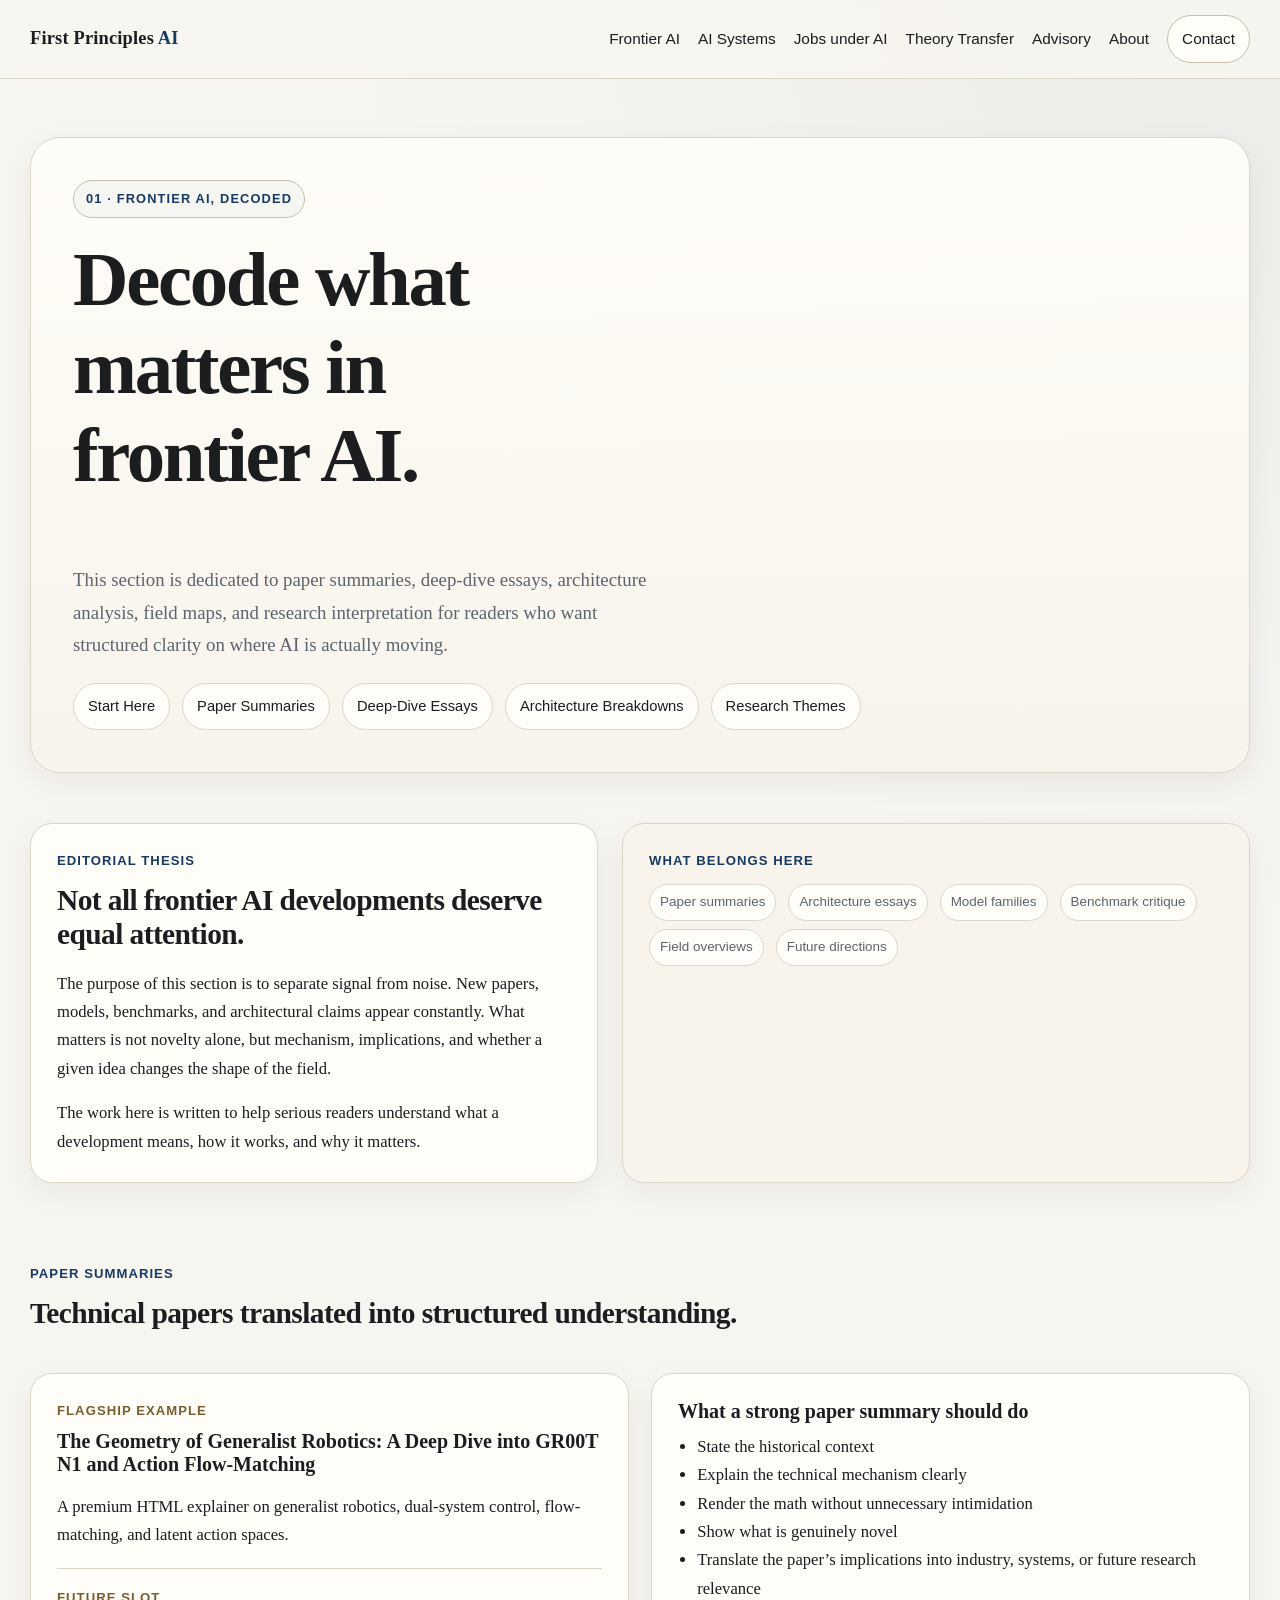
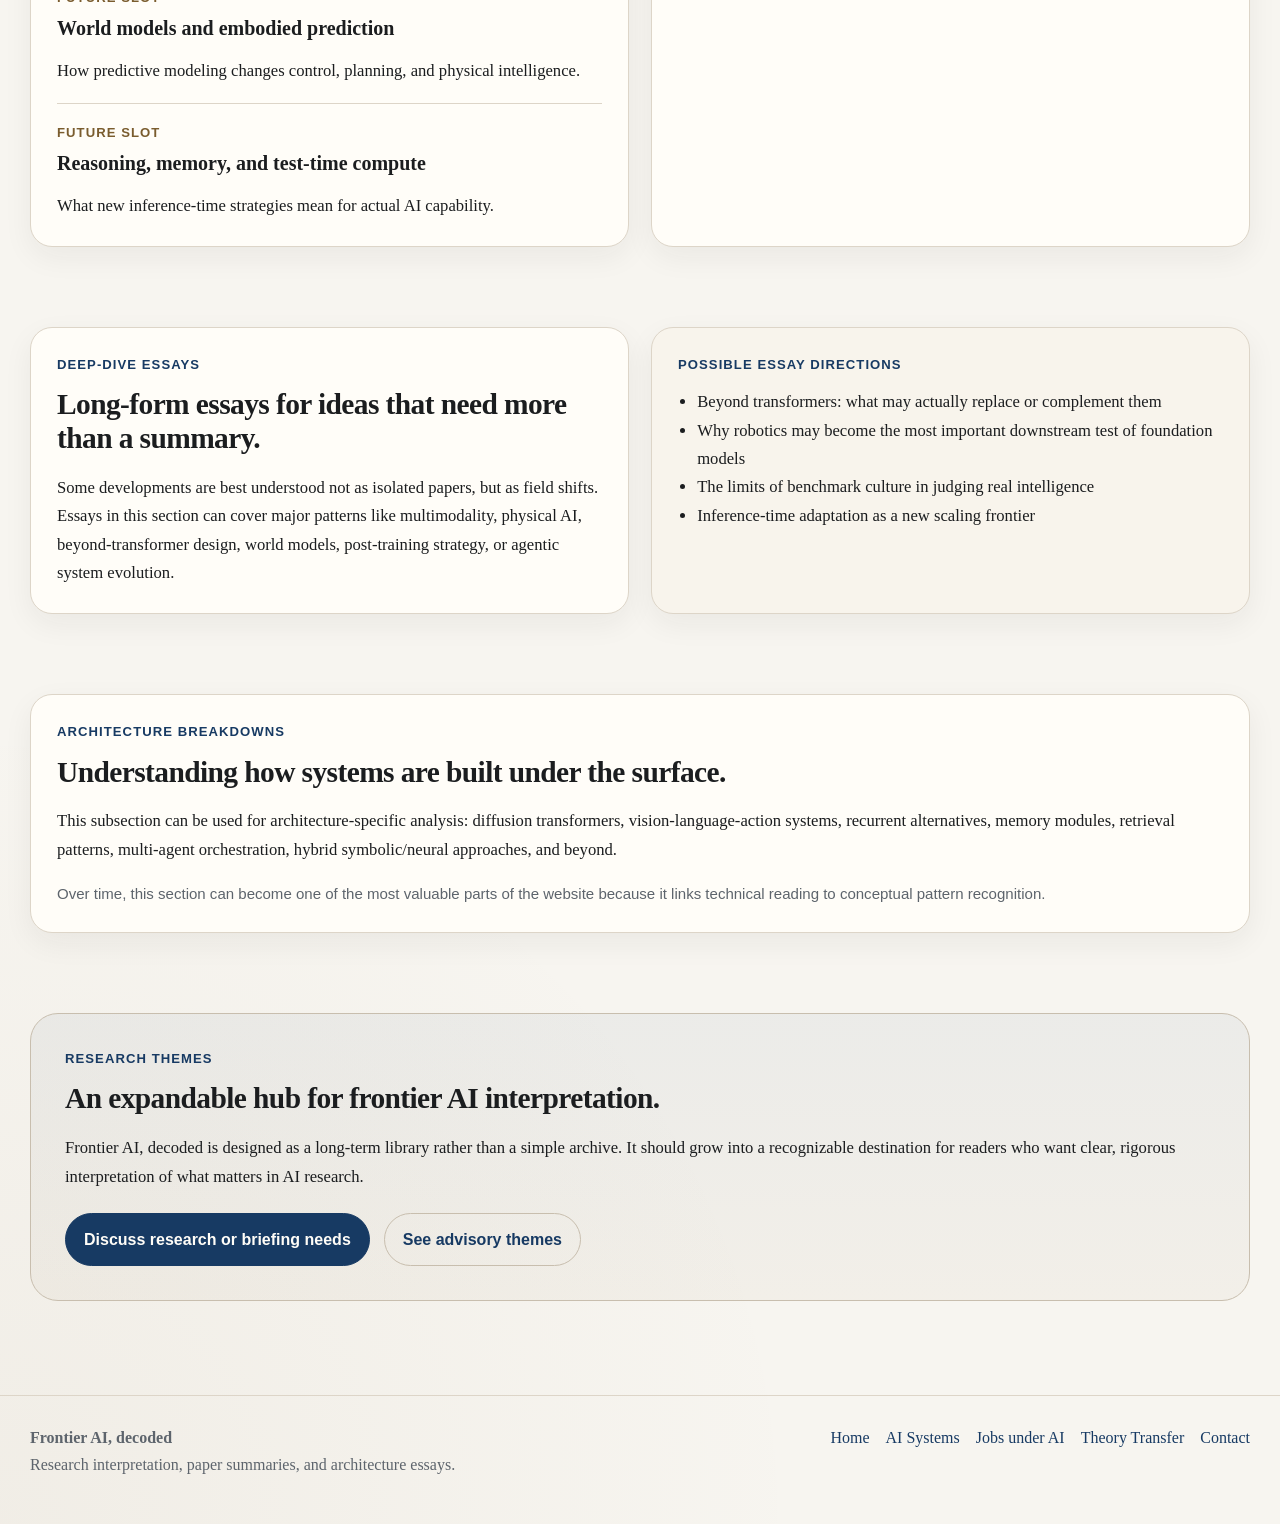
==== frontier-ai.html @ 8ad13328 "Add files via upload" ====
<!DOCTYPE html>
<html lang="en">
<head>
  <meta charset="UTF-8" />
  <meta name="viewport" content="width=device-width, initial-scale=1.0" />
  <title>Frontier AI, decoded — First Principles AI</title>
  <meta name="description" content="Research interpretation, paper summaries, and architecture essays on frontier AI." />
  <link rel="stylesheet" href="styles.css" />
</head>
<body>
  <header class="site-header">
    <div class="container header-inner">
      <a class="brand" href="index.html">First Principles <span>AI</span></a>
      <nav class="main-nav">
        <a href="frontier-ai.html">Frontier AI</a>
        <a href="ai-systems.html">AI Systems</a>
        <a href="job-architecture.html">Jobs under AI</a>
        <a href="theory-transfer.html">Theory Transfer</a>
        <a href="advisory.html">Advisory</a>
        <a href="about.html">About</a>
        <a class="cta-link" href="contact.html">Contact</a>
      </nav>
    </div>
  </header>

  <main>
    <section class="page-hero">
      <div class="container">
        <div class="hero-card">
          <div class="eyebrow">01 · Frontier AI, decoded</div>
          <h1 class="page-title">Decode what matters in frontier AI.</h1>
          <p class="lead">
            This section is dedicated to paper summaries, deep-dive essays, architecture analysis, field maps, and research interpretation for readers who want structured clarity on where AI is actually moving.
          </p>
          <div class="subnav">
            <a href="#start">Start Here</a>
            <a href="#summaries">Paper Summaries</a>
            <a href="#essays">Deep-Dive Essays</a>
            <a href="#architecture">Architecture Breakdowns</a>
            <a href="#themes">Research Themes</a>
          </div>
        </div>
      </div>
    </section>

    <section id="start" class="section">
      <div class="container split">
        <div class="card">
          <div class="kicker">Editorial Thesis</div>
          <h2>Not all frontier AI developments deserve equal attention.</h2>
          <p>
            The purpose of this section is to separate signal from noise. New papers, models, benchmarks, and architectural claims appear constantly. What matters is not novelty alone, but mechanism, implications, and whether a given idea changes the shape of the field.
          </p>
          <p>
            The work here is written to help serious readers understand what a development means, how it works, and why it matters.
          </p>
        </div>

        <div class="card soft">
          <div class="kicker">What Belongs Here</div>
          <div>
            <span class="tag">Paper summaries</span>
            <span class="tag">Architecture essays</span>
            <span class="tag">Model families</span>
            <span class="tag">Benchmark critique</span>
            <span class="tag">Field overviews</span>
            <span class="tag">Future directions</span>
          </div>
        </div>
      </div>
    </section>

    <section id="summaries" class="section">
      <div class="container">
        <div class="section-head">
          <div>
            <div class="kicker">Paper Summaries</div>
            <h2>Technical papers translated into structured understanding.</h2>
          </div>
        </div>

        <div class="grid-2">
          <article class="card article-list">
            <div class="item">
              <div class="meta">Flagship example</div>
              <h3>The Geometry of Generalist Robotics: A Deep Dive into GR00T N1 and Action Flow-Matching</h3>
              <p>A premium HTML explainer on generalist robotics, dual-system control, flow-matching, and latent action spaces.</p>
            </div>
            <div class="item">
              <div class="meta">Future slot</div>
              <h3>World models and embodied prediction</h3>
              <p>How predictive modeling changes control, planning, and physical intelligence.</p>
            </div>
            <div class="item">
              <div class="meta">Future slot</div>
              <h3>Reasoning, memory, and test-time compute</h3>
              <p>What new inference-time strategies mean for actual AI capability.</p>
            </div>
          </article>

          <div class="card">
            <h3>What a strong paper summary should do</h3>
            <ul class="feature-list">
              <li>State the historical context</li>
              <li>Explain the technical mechanism clearly</li>
              <li>Render the math without unnecessary intimidation</li>
              <li>Show what is genuinely novel</li>
              <li>Translate the paper’s implications into industry, systems, or future research relevance</li>
            </ul>
          </div>
        </div>
      </div>
    </section>

    <section id="essays" class="section">
      <div class="container grid-2">
        <article class="card">
          <div class="kicker">Deep-Dive Essays</div>
          <h2>Long-form essays for ideas that need more than a summary.</h2>
          <p>Some developments are best understood not as isolated papers, but as field shifts. Essays in this section can cover major patterns like multimodality, physical AI, beyond-transformer design, world models, post-training strategy, or agentic system evolution.</p>
        </article>

        <article class="card soft">
          <div class="kicker">Possible essay directions</div>
          <ul class="feature-list">
            <li>Beyond transformers: what may actually replace or complement them</li>
            <li>Why robotics may become the most important downstream test of foundation models</li>
            <li>The limits of benchmark culture in judging real intelligence</li>
            <li>Inference-time adaptation as a new scaling frontier</li>
          </ul>
        </article>
      </div>
    </section>

    <section id="architecture" class="section">
      <div class="container">
        <div class="card">
          <div class="kicker">Architecture Breakdowns</div>
          <h2>Understanding how systems are built under the surface.</h2>
          <p>
            This subsection can be used for architecture-specific analysis: diffusion transformers, vision-language-action systems, recurrent alternatives, memory modules, retrieval patterns, multi-agent orchestration, hybrid symbolic/neural approaches, and beyond.
          </p>
          <p class="note">
            Over time, this section can become one of the most valuable parts of the website because it links technical reading to conceptual pattern recognition.
          </p>
        </div>
      </div>
    </section>

    <section id="themes" class="section">
      <div class="container">
        <div class="cta-panel">
          <div class="kicker">Research Themes</div>
          <h2>An expandable hub for frontier AI interpretation.</h2>
          <p>
            Frontier AI, decoded is designed as a long-term library rather than a simple archive. It should grow into a recognizable destination for readers who want clear, rigorous interpretation of what matters in AI research.
          </p>
          <div class="button-row">
            <a class="button" href="contact.html">Discuss research or briefing needs</a>
            <a class="button secondary" href="advisory.html">See advisory themes</a>
          </div>
        </div>
      </div>
    </section>
  </main>

  <footer class="site-footer">
    <div class="container footer-grid">
      <div>
        <strong>Frontier AI, decoded</strong><br />
        Research interpretation, paper summaries, and architecture essays.
      </div>
      <div class="footer-links">
        <a href="index.html">Home</a>
        <a href="ai-systems.html">AI Systems</a>
        <a href="job-architecture.html">Jobs under AI</a>
        <a href="theory-transfer.html">Theory Transfer</a>
        <a href="contact.html">Contact</a>
      </div>
    </div>
  </footer>
</body>
</html>
---- styles.css ----
:root {
  --bg: #f7f5f0;
  --bg-soft: #f1eee7;
  --surface: #fffdf8;
  --surface-2: #f8f4ec;
  --text: #1b1d1f;
  --muted: #5d646c;
  --line: #ddd5c8;
  --line-strong: #c8beae;
  --accent: #173a63;
  --accent-2: #7a5c2e;
  --max-width: 1220px;
  --radius: 22px;
  --radius-sm: 14px;
  --shadow: 0 10px 30px rgba(27, 29, 31, 0.06);
}

* {
  box-sizing: border-box;
}

html {
  scroll-behavior: smooth;
}

body {
  margin: 0;
  font-family: Georgia, "Times New Roman", serif;
  color: var(--text);
  background:
    radial-gradient(circle at top right, rgba(23, 58, 99, 0.05), transparent 28%),
    radial-gradient(circle at bottom left, rgba(122, 92, 46, 0.05), transparent 24%),
    var(--bg);
  line-height: 1.7;
}

a {
  color: var(--accent);
  text-decoration: none;
}

a:hover {
  text-decoration: underline;
}

img {
  max-width: 100%;
  display: block;
}

.container {
  width: min(calc(100% - 40px), var(--max-width));
  margin: 0 auto;
}

.site-header {
  position: sticky;
  top: 0;
  z-index: 20;
  backdrop-filter: blur(12px);
  background: rgba(247, 245, 240, 0.88);
  border-bottom: 1px solid rgba(200, 190, 174, 0.6);
}

.header-inner {
  display: flex;
  justify-content: space-between;
  align-items: center;
  min-height: 78px;
  gap: 24px;
}

.brand {
  font-size: 1.15rem;
  font-weight: 700;
  color: var(--text);
  letter-spacing: 0.01em;
}

.brand span {
  color: var(--accent);
}

.main-nav {
  display: flex;
  flex-wrap: wrap;
  gap: 18px;
  align-items: center;
}

.main-nav a {
  font-family: Arial, Helvetica, sans-serif;
  font-size: 0.96rem;
  color: var(--text);
}

.main-nav a.cta-link {
  padding: 10px 14px;
  border: 1px solid var(--line-strong);
  border-radius: 999px;
  background: var(--surface);
}

.hero {
  padding: 76px 0 54px;
}

.hero-card {
  background: linear-gradient(180deg, rgba(255, 253, 248, 0.94), rgba(248, 244, 236, 0.96));
  border: 1px solid var(--line);
  border-radius: 30px;
  box-shadow: var(--shadow);
  padding: 52px;
}

.eyebrow {
  display: inline-block;
  margin-bottom: 18px;
  padding: 7px 12px;
  border: 1px solid var(--line-strong);
  border-radius: 999px;
  color: var(--accent);
  font-family: Arial, Helvetica, sans-serif;
  font-size: 0.8rem;
  font-weight: 700;
  letter-spacing: 0.09em;
  text-transform: uppercase;
  background: rgba(23, 58, 99, 0.03);
}

.hero-grid {
  display: grid;
  grid-template-columns: 1.25fr 0.75fr;
  gap: 34px;
  align-items: end;
}

h1,
h2,
h3,
h4 {
  margin-top: 0;
  color: var(--text);
  line-height: 1.15;
}

h1 {
  font-size: clamp(2.6rem, 6vw, 5rem);
  letter-spacing: -0.03em;
  max-width: 11ch;
}

h2 {
  font-size: clamp(1.8rem, 2.3vw, 2.7rem);
  letter-spacing: -0.02em;
  margin-bottom: 18px;
}

h3 {
  font-size: 1.25rem;
  margin-bottom: 10px;
}

p,
li {
  font-size: 1.04rem;
  color: var(--text);
}

.lead {
  font-size: 1.18rem;
  color: var(--muted);
  max-width: 62ch;
  margin-bottom: 0;
}

.hero-stats {
  display: grid;
  grid-template-columns: repeat(2, 1fr);
  gap: 14px;
}

.stat-card {
  border: 1px solid var(--line);
  border-radius: 18px;
  padding: 18px;
  background: rgba(255, 255, 255, 0.55);
}

.stat-card strong {
  display: block;
  font-family: Arial, Helvetica, sans-serif;
  font-size: 1.6rem;
  color: var(--accent);
  margin-bottom: 6px;
}

.section {
  padding: 22px 0 58px;
}

.section-head {
  display: flex;
  justify-content: space-between;
  gap: 20px;
  align-items: end;
  margin-bottom: 24px;
}

.kicker {
  font-family: Arial, Helvetica, sans-serif;
  color: var(--accent);
  font-size: 0.82rem;
  font-weight: 700;
  letter-spacing: 0.08em;
  text-transform: uppercase;
  margin-bottom: 12px;
}

.grid-2 {
  display: grid;
  grid-template-columns: 1fr 1fr;
  gap: 22px;
}

.grid-3 {
  display: grid;
  grid-template-columns: repeat(3, 1fr);
  gap: 22px;
}

.grid-4 {
  display: grid;
  grid-template-columns: repeat(4, 1fr);
  gap: 22px;
}

.card {
  background: var(--surface);
  border: 1px solid var(--line);
  border-radius: var(--radius);
  box-shadow: var(--shadow);
  padding: 26px;
}

.card.soft {
  background: var(--surface-2);
}

.card h3,
.card h4 {
  margin-bottom: 10px;
}

.card p:last-child,
.card ul:last-child {
  margin-bottom: 0;
}

.pillar-card {
  display: flex;
  flex-direction: column;
  min-height: 260px;
}

.pillar-card .meta {
  font-family: Arial, Helvetica, sans-serif;
  font-size: 0.82rem;
  color: var(--accent-2);
  text-transform: uppercase;
  letter-spacing: 0.08em;
  font-weight: 700;
  margin-bottom: 10px;
}

.pillar-card .link-row {
  margin-top: auto;
  padding-top: 16px;
  font-family: Arial, Helvetica, sans-serif;
  font-weight: 700;
}

.list-clean {
  list-style: none;
  padding: 0;
  margin: 0;
}

.list-clean li + li {
  margin-top: 12px;
}

.feature-list {
  margin: 0;
  padding-left: 1.2rem;
}

.split {
  display: grid;
  grid-template-columns: 0.95fr 1.05fr;
  gap: 24px;
}

.callout {
  border-left: 4px solid var(--accent-2);
  padding: 18px 20px;
  background: rgba(122, 92, 46, 0.05);
  border-radius: 0 16px 16px 0;
}

.quote {
  font-size: 1.18rem;
  font-style: italic;
  color: var(--muted);
}

.page-hero {
  padding: 58px 0 28px;
}

.page-hero .hero-card {
  padding: 42px;
}

.page-title {
  max-width: 14ch;
}

.subnav {
  display: flex;
  flex-wrap: wrap;
  gap: 12px;
  margin-top: 22px;
}

.subnav a {
  display: inline-block;
  padding: 10px 14px;
  border: 1px solid var(--line);
  border-radius: 999px;
  background: var(--surface);
  font-family: Arial, Helvetica, sans-serif;
  font-size: 0.92rem;
  color: var(--text);
}

.article-list .item + .item {
  margin-top: 18px;
}

.item {
  padding-bottom: 18px;
  border-bottom: 1px solid var(--line);
}

.item:last-child {
  border-bottom: 0;
  padding-bottom: 0;
}

.item .meta {
  font-family: Arial, Helvetica, sans-serif;
  font-size: 0.82rem;
  color: var(--accent-2);
  text-transform: uppercase;
  letter-spacing: 0.08em;
  font-weight: 700;
  margin-bottom: 8px;
}

.item h3 {
  margin-bottom: 8px;
}

.cta-panel {
  background: linear-gradient(180deg, rgba(23, 58, 99, 0.05), rgba(122, 92, 46, 0.04));
  border: 1px solid var(--line-strong);
  border-radius: 28px;
  padding: 34px;
}

.button-row {
  display: flex;
  flex-wrap: wrap;
  gap: 14px;
  margin-top: 22px;
}

.button {
  display: inline-block;
  padding: 12px 18px;
  border-radius: 999px;
  border: 1px solid var(--accent);
  font-family: Arial, Helvetica, sans-serif;
  font-weight: 700;
  color: var(--surface);
  background: var(--accent);
}

.button.secondary {
  color: var(--accent);
  background: transparent;
  border-color: var(--line-strong);
}

.note {
  font-family: Arial, Helvetica, sans-serif;
  font-size: 0.94rem;
  color: var(--muted);
}

.site-footer {
  margin-top: 36px;
  border-top: 1px solid var(--line);
  padding: 28px 0 46px;
  color: var(--muted);
}

.footer-grid {
  display: grid;
  grid-template-columns: 1.2fr 0.8fr;
  gap: 22px;
}

.footer-links {
  display: flex;
  flex-wrap: wrap;
  gap: 16px;
  justify-content: flex-end;
}

.tag {
  display: inline-block;
  margin-right: 8px;
  margin-bottom: 8px;
  padding: 6px 10px;
  border: 1px solid var(--line);
  border-radius: 999px;
  font-family: Arial, Helvetica, sans-serif;
  font-size: 0.84rem;
  color: var(--muted);
  background: var(--surface);
}

@media (max-width: 980px) {
  .hero-grid,
  .grid-4,
  .grid-3,
  .grid-2,
  .split,
  .footer-grid {
    grid-template-columns: 1fr;
  }

  .section-head {
    display: block;
  }

  .footer-links {
    justify-content: flex-start;
  }
}

@media (max-width: 720px) {
  .hero-card,
  .page-hero .hero-card,
  .card,
  .cta-panel {
    padding: 24px;
  }

  .header-inner {
    align-items: flex-start;
    padding: 14px 0;
    flex-direction: column;
  }

  .main-nav {
    gap: 12px;
  }

  h1 {
    max-width: none;
  }
}
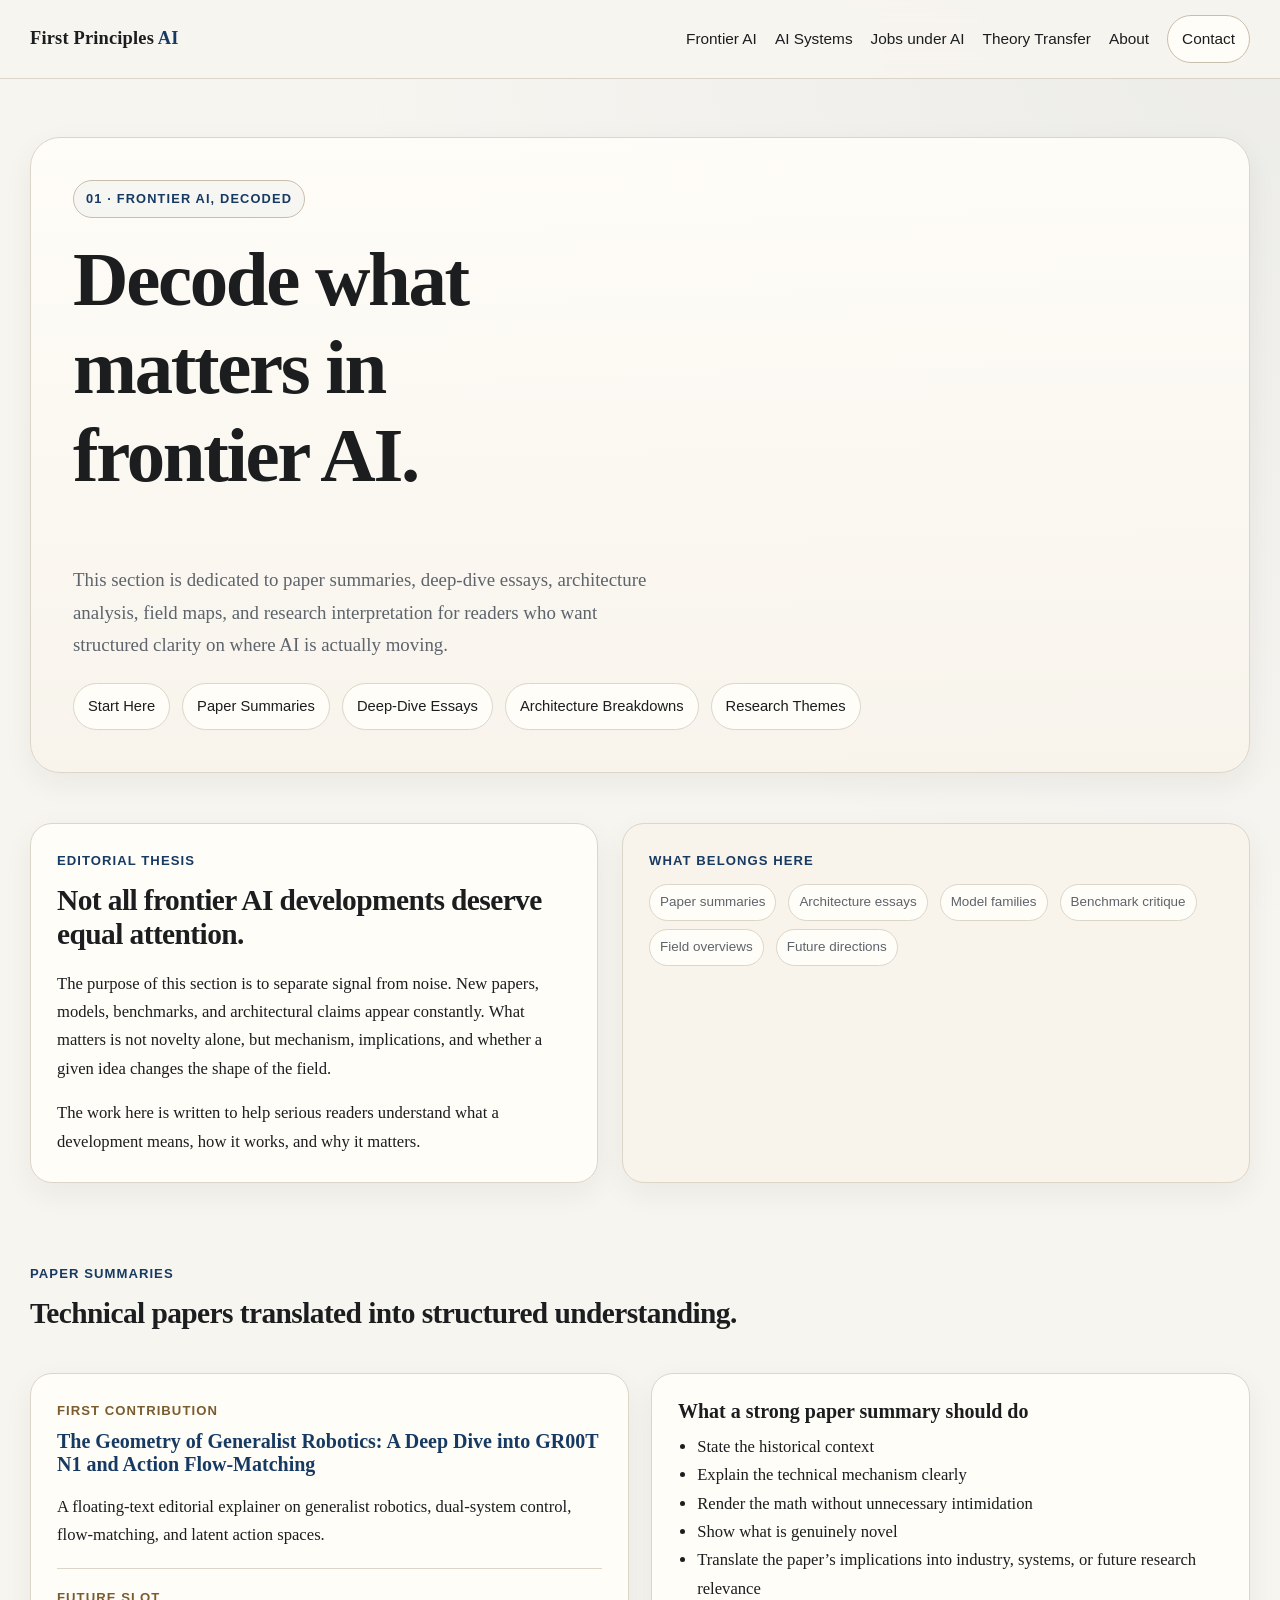
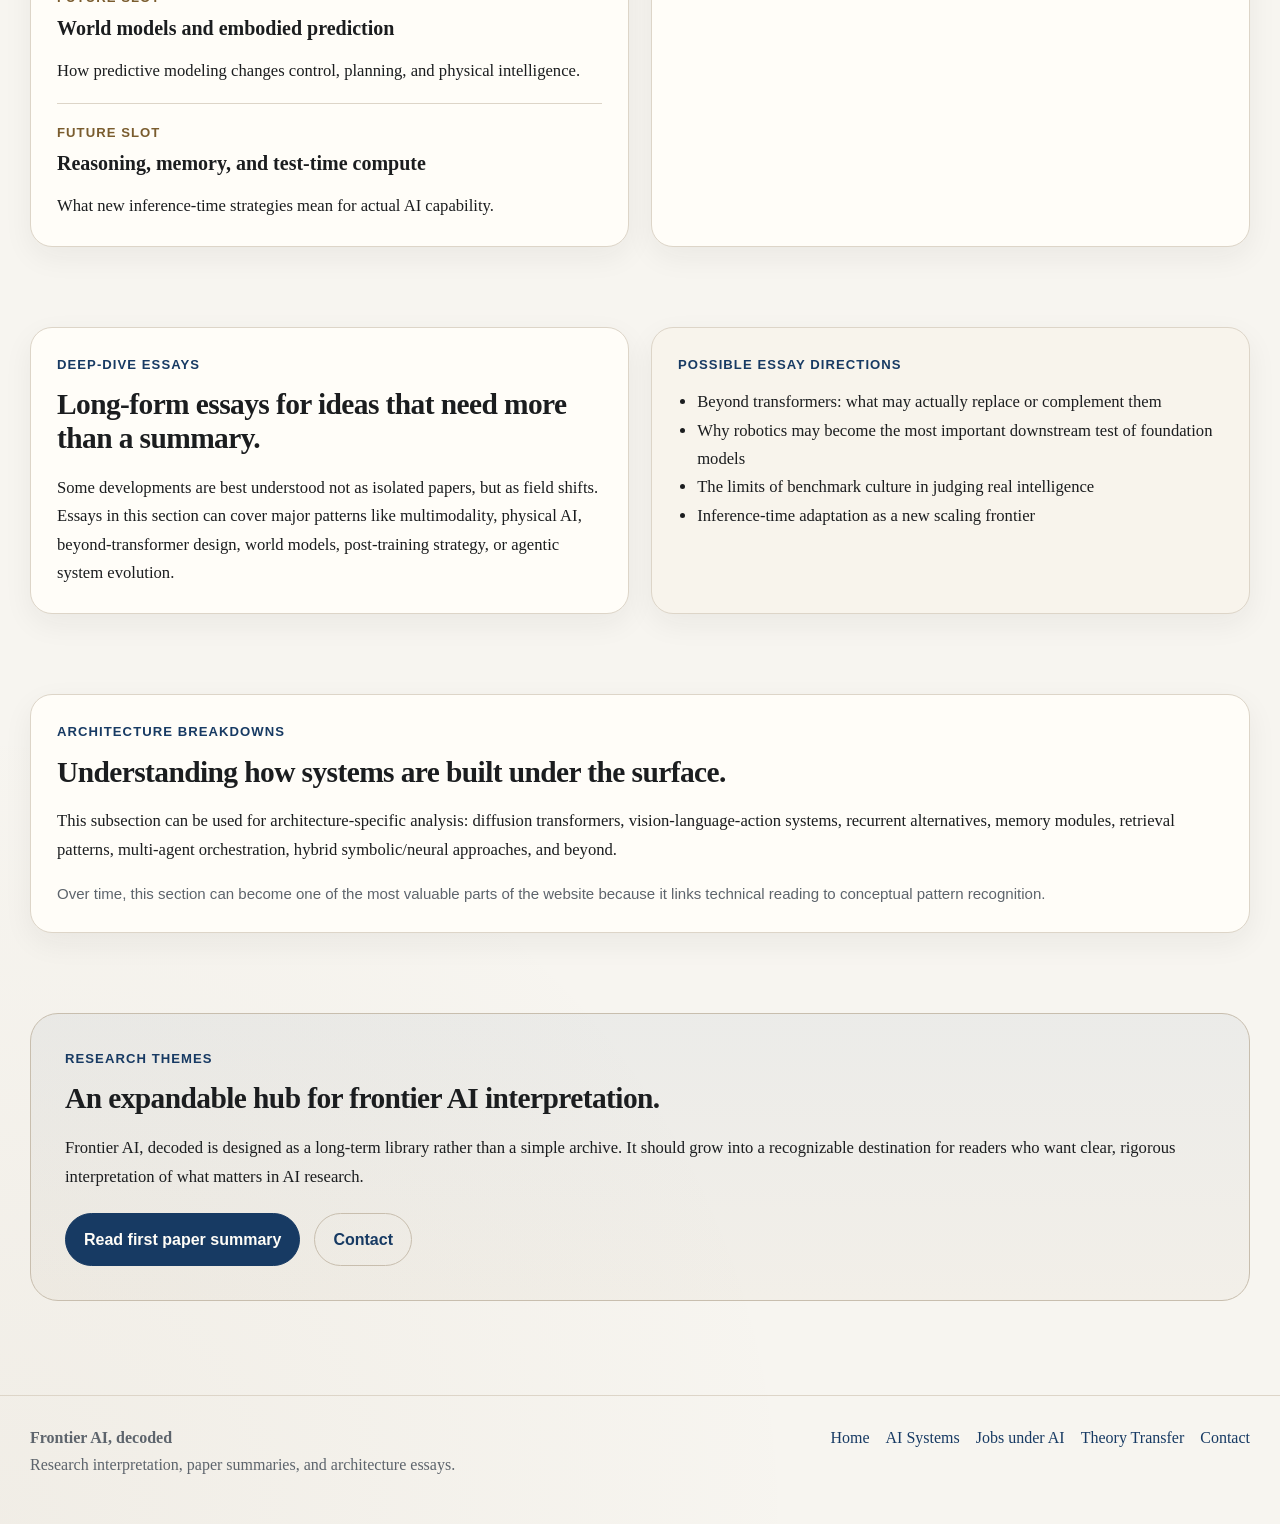
==== commit 99c2bf91: "Add files via upload" ====
--- a/frontier-ai.html
+++ b/frontier-ai.html
@@ -16,7 +16,6 @@
         <a href="ai-systems.html">AI Systems</a>
         <a href="job-architecture.html">Jobs under AI</a>
         <a href="theory-transfer.html">Theory Transfer</a>
-        <a href="advisory.html">Advisory</a>
         <a href="about.html">About</a>
         <a class="cta-link" href="contact.html">Contact</a>
       </nav>
@@ -82,9 +81,9 @@
         <div class="grid-2">
           <article class="card article-list">
             <div class="item">
-              <div class="meta">Flagship example</div>
-              <h3>The Geometry of Generalist Robotics: A Deep Dive into GR00T N1 and Action Flow-Matching</h3>
-              <p>A premium HTML explainer on generalist robotics, dual-system control, flow-matching, and latent action spaces.</p>
+              <div class="meta">First contribution</div>
+              <h3><a href="frontier-paper-summary.html">The Geometry of Generalist Robotics: A Deep Dive into GR00T N1 and Action Flow-Matching</a></h3>
+              <p>A floating-text editorial explainer on generalist robotics, dual-system control, flow-matching, and latent action spaces.</p>
             </div>
             <div class="item">
               <div class="meta">Future slot</div>
@@ -156,8 +155,8 @@
             Frontier AI, decoded is designed as a long-term library rather than a simple archive. It should grow into a recognizable destination for readers who want clear, rigorous interpretation of what matters in AI research.
           </p>
           <div class="button-row">
-            <a class="button" href="contact.html">Discuss research or briefing needs</a>
-            <a class="button secondary" href="advisory.html">See advisory themes</a>
+            <a class="button" href="frontier-paper-summary.html">Read first paper summary</a>
+            <a class="button secondary" href="contact.html">Contact</a>
           </div>
         </div>
       </div>
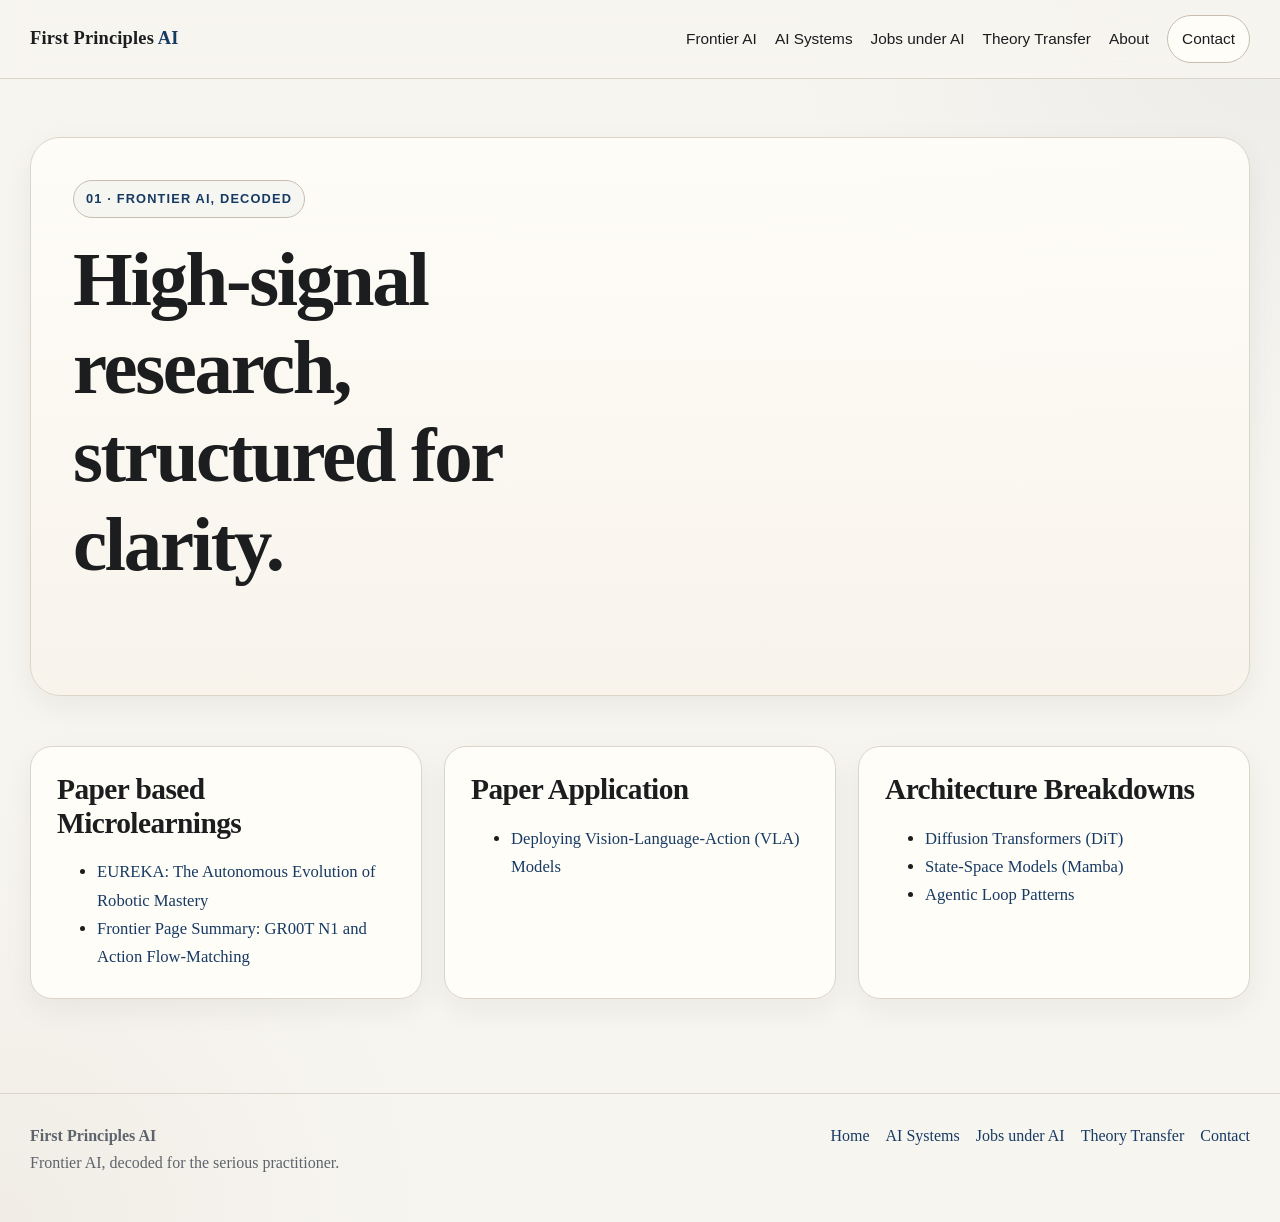
==== commit 56eac0a0: "Add files via upload" ====
--- a/frontier-ai.html
+++ b/frontier-ai.html
@@ -4,7 +4,7 @@
   <meta charset="UTF-8" />
   <meta name="viewport" content="width=device-width, initial-scale=1.0" />
   <title>Frontier AI, decoded — First Principles AI</title>
-  <meta name="description" content="Research interpretation, paper summaries, and architecture essays on frontier AI." />
+  <meta name="description" content="Research interpretation, paper-based microlearning, and architectural deep dives." />
   <link rel="stylesheet" href="styles.css" />
 </head>
 <body>
@@ -12,7 +12,7 @@
     <div class="container header-inner">
       <a class="brand" href="index.html">First Principles <span>AI</span></a>
       <nav class="main-nav">
-        <a href="frontier-ai.html">Frontier AI</a>
+        <a href="frontier-ai.html" class="active">Frontier AI</a>
         <a href="ai-systems.html">AI Systems</a>
         <a href="job-architecture.html">Jobs under AI</a>
         <a href="theory-transfer.html">Theory Transfer</a>
@@ -27,137 +27,63 @@
       <div class="container">
         <div class="hero-card">
           <div class="eyebrow">01 · Frontier AI, decoded</div>
-          <h1 class="page-title">Decode what matters in frontier AI.</h1>
-          <p class="lead">
-            This section is dedicated to paper summaries, deep-dive essays, architecture analysis, field maps, and research interpretation for readers who want structured clarity on where AI is actually moving.
-          </p>
-          <div class="subnav">
-            <a href="#start">Start Here</a>
-            <a href="#summaries">Paper Summaries</a>
-            <a href="#essays">Deep-Dive Essays</a>
-            <a href="#architecture">Architecture Breakdowns</a>
-            <a href="#themes">Research Themes</a>
-          </div>
+          <h1 class="page-title">High-signal research, structured for clarity.</h1>
         </div>
       </div>
     </section>
 
-    <section id="start" class="section">
-      <div class="container split">
-        <div class="card">
-          <div class="kicker">Editorial Thesis</div>
-          <h2>Not all frontier AI developments deserve equal attention.</h2>
-          <p>
-            The purpose of this section is to separate signal from noise. New papers, models, benchmarks, and architectural claims appear constantly. What matters is not novelty alone, but mechanism, implications, and whether a given idea changes the shape of the field.
-          </p>
-          <p>
-            The work here is written to help serious readers understand what a development means, how it works, and why it matters.
-          </p>
-        </div>
-
-        <div class="card soft">
-          <div class="kicker">What Belongs Here</div>
-          <div>
-            <span class="tag">Paper summaries</span>
-            <span class="tag">Architecture essays</span>
-            <span class="tag">Model families</span>
-            <span class="tag">Benchmark critique</span>
-            <span class="tag">Field overviews</span>
-            <span class="tag">Future directions</span>
+    <section class="section">
+      <div class="container">
+        <div class="grid-3">
+          
+          <div class="card">
+            <h2>Paper based Microlearnings</h2>
+            <ul class="article-list-simple">
+              <li>
+                <a href="paper_microlearnings/eureka_human_level_reward_design/eureka_human_level_reward_design.html">
+                  EUREKA: The Autonomous Evolution of Robotic Mastery
+                </a>
+              </li>
+              <li>
+                <a href="paper_microlearnings/frontier-page-summary/frontier-page-summary.html">
+                  Frontier Page Summary: GR00T N1 and Action Flow-Matching
+                </a>
+              </li>
+            </ul>
           </div>
-        </div>
-      </div>
-    </section>
-
-    <section id="summaries" class="section">
-      <div class="container">
-        <div class="section-head">
-          <div>
-            <div class="kicker">Paper Summaries</div>
-            <h2>Technical papers translated into structured understanding.</h2>
-          </div>
-        </div>
-
-        <div class="grid-2">
-          <article class="card article-list">
-            <div class="item">
-              <div class="meta">First contribution</div>
-              <h3><a href="frontier-paper-summary.html">The Geometry of Generalist Robotics: A Deep Dive into GR00T N1 and Action Flow-Matching</a></h3>
-              <p>A floating-text editorial explainer on generalist robotics, dual-system control, flow-matching, and latent action spaces.</p>
-            </div>
-            <div class="item">
-              <div class="meta">Future slot</div>
-              <h3>World models and embodied prediction</h3>
-              <p>How predictive modeling changes control, planning, and physical intelligence.</p>
-            </div>
-            <div class="item">
-              <div class="meta">Future slot</div>
-              <h3>Reasoning, memory, and test-time compute</h3>
-              <p>What new inference-time strategies mean for actual AI capability.</p>
-            </div>
-          </article>
 
           <div class="card">
-            <h3>What a strong paper summary should do</h3>
-            <ul class="feature-list">
-              <li>State the historical context</li>
-              <li>Explain the technical mechanism clearly</li>
-              <li>Render the math without unnecessary intimidation</li>
-              <li>Show what is genuinely novel</li>
-              <li>Translate the paper’s implications into industry, systems, or future research relevance</li>
+            <h2>Paper Application</h2>
+            <ul class="article-list-simple">
+              <li>
+                <a href="paper_applications/vla_deployment_guide/index.html">
+                  Deploying Vision-Language-Action (VLA) Models
+                </a>
+              </li>
             </ul>
           </div>
-        </div>
-      </div>
-    </section>
 
-    <section id="essays" class="section">
-      <div class="container grid-2">
-        <article class="card">
-          <div class="kicker">Deep-Dive Essays</div>
-          <h2>Long-form essays for ideas that need more than a summary.</h2>
-          <p>Some developments are best understood not as isolated papers, but as field shifts. Essays in this section can cover major patterns like multimodality, physical AI, beyond-transformer design, world models, post-training strategy, or agentic system evolution.</p>
-        </article>
+          <div class="card">
+            <h2>Architecture Breakdowns</h2>
+            <ul class="article-list-simple">
+              <li>
+                <a href="architecture_breakdowns/dit_deep_dive/index.html">
+                  Diffusion Transformers (DiT)
+                </a>
+              </li>
+              <li>
+                <a href="architecture_breakdowns/ssm_mamba/index.html">
+                  State-Space Models (Mamba)
+                </a>
+              </li>
+              <li>
+                <a href="architecture_breakdowns/agentic_workflows/index.html">
+                  Agentic Loop Patterns
+                </a>
+              </li>
+            </ul>
+          </div>
 
-        <article class="card soft">
-          <div class="kicker">Possible essay directions</div>
-          <ul class="feature-list">
-            <li>Beyond transformers: what may actually replace or complement them</li>
-            <li>Why robotics may become the most important downstream test of foundation models</li>
-            <li>The limits of benchmark culture in judging real intelligence</li>
-            <li>Inference-time adaptation as a new scaling frontier</li>
-          </ul>
-        </article>
-      </div>
-    </section>
-
-    <section id="architecture" class="section">
-      <div class="container">
-        <div class="card">
-          <div class="kicker">Architecture Breakdowns</div>
-          <h2>Understanding how systems are built under the surface.</h2>
-          <p>
-            This subsection can be used for architecture-specific analysis: diffusion transformers, vision-language-action systems, recurrent alternatives, memory modules, retrieval patterns, multi-agent orchestration, hybrid symbolic/neural approaches, and beyond.
-          </p>
-          <p class="note">
-            Over time, this section can become one of the most valuable parts of the website because it links technical reading to conceptual pattern recognition.
-          </p>
-        </div>
-      </div>
-    </section>
-
-    <section id="themes" class="section">
-      <div class="container">
-        <div class="cta-panel">
-          <div class="kicker">Research Themes</div>
-          <h2>An expandable hub for frontier AI interpretation.</h2>
-          <p>
-            Frontier AI, decoded is designed as a long-term library rather than a simple archive. It should grow into a recognizable destination for readers who want clear, rigorous interpretation of what matters in AI research.
-          </p>
-          <div class="button-row">
-            <a class="button" href="frontier-paper-summary.html">Read first paper summary</a>
-            <a class="button secondary" href="contact.html">Contact</a>
-          </div>
         </div>
       </div>
     </section>
@@ -166,8 +92,8 @@
   <footer class="site-footer">
     <div class="container footer-grid">
       <div>
-        <strong>Frontier AI, decoded</strong><br />
-        Research interpretation, paper summaries, and architecture essays.
+        <strong>First Principles AI</strong><br />
+        Frontier AI, decoded for the serious practitioner.
       </div>
       <div class="footer-links">
         <a href="index.html">Home</a>
--- a/styles.css
+++ b/styles.css
@@ -482,4 +482,18 @@
   h1 {
     max-width: none;
   }
-}+
+  .impressum {
+  margin-top: 2rem;
+  padding-top: 1.25rem;
+  border-top: 1px solid rgba(255, 255, 255, 0.12);
+  font-size: 0.95rem;
+  line-height: 1.7;
+  opacity: 0.9;
+}
+
+.impressum a {
+  color: inherit;
+  text-decoration: underline;
+}
+}
